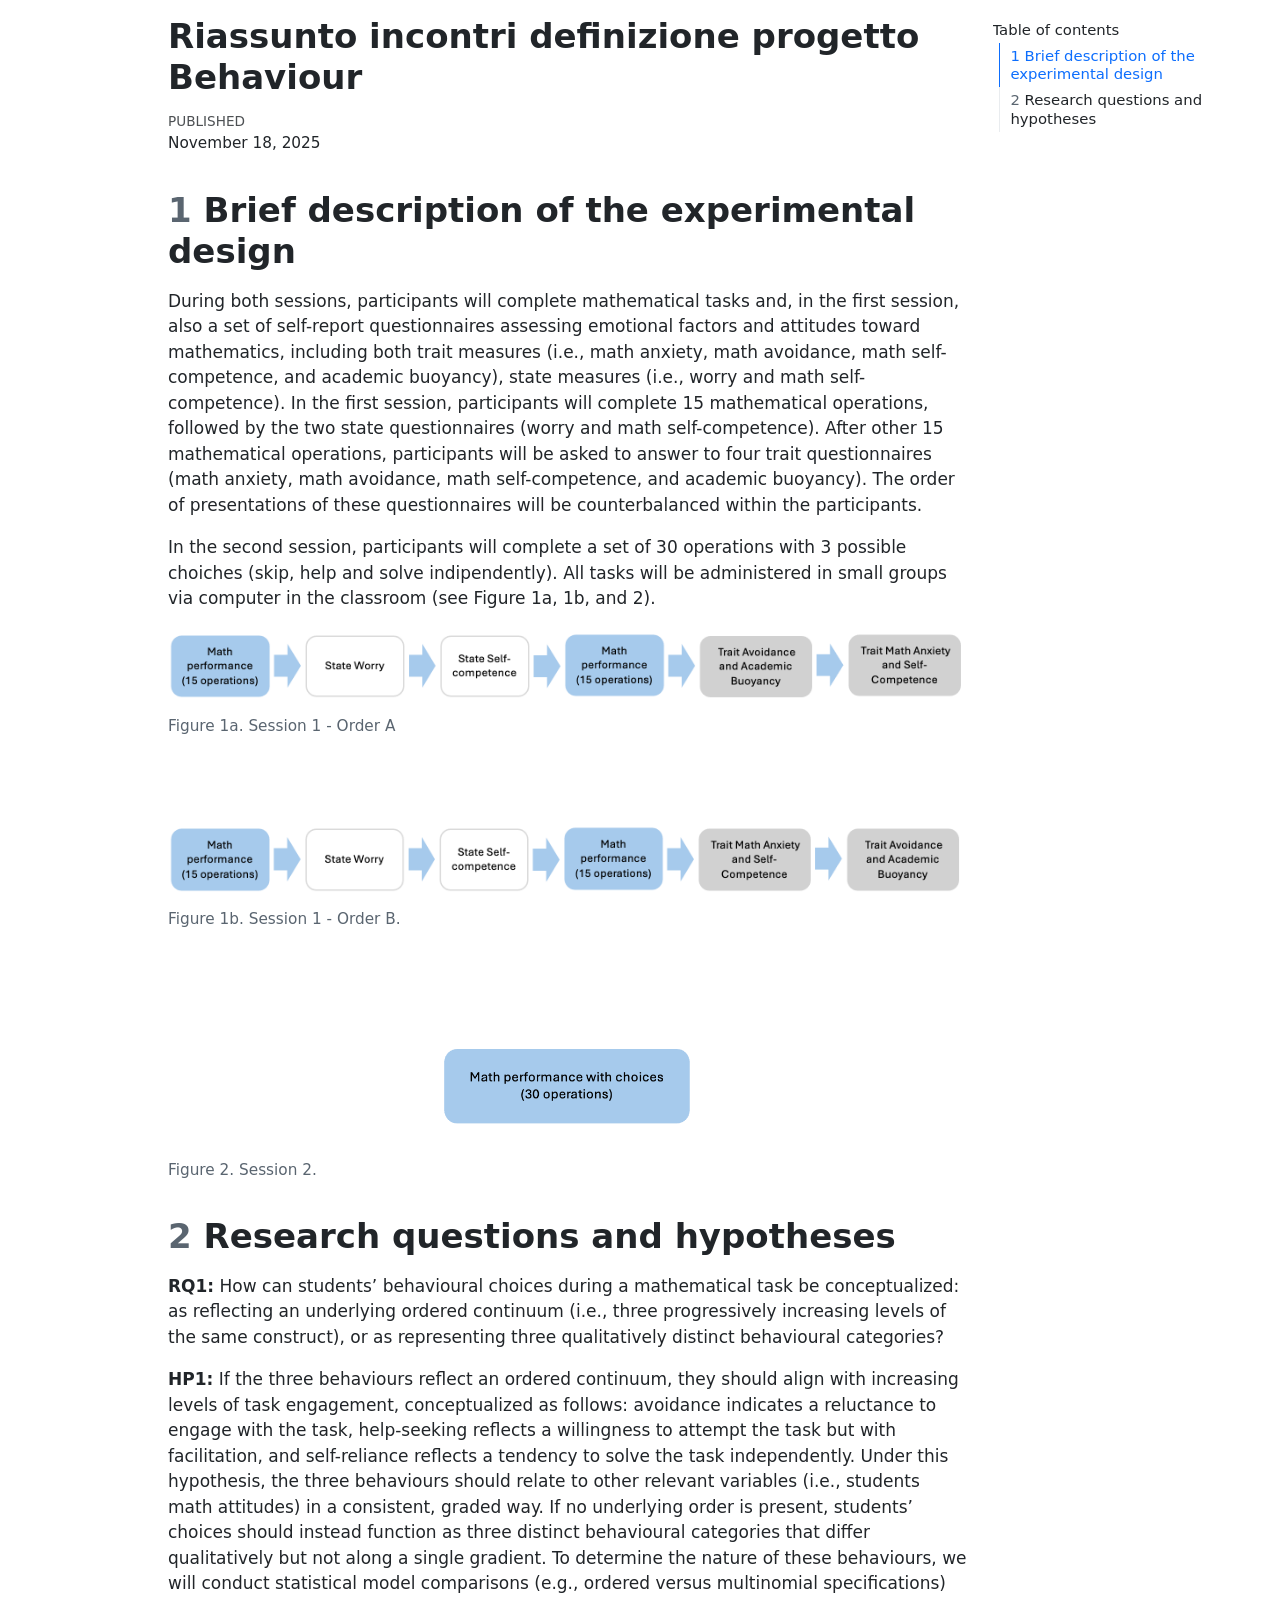
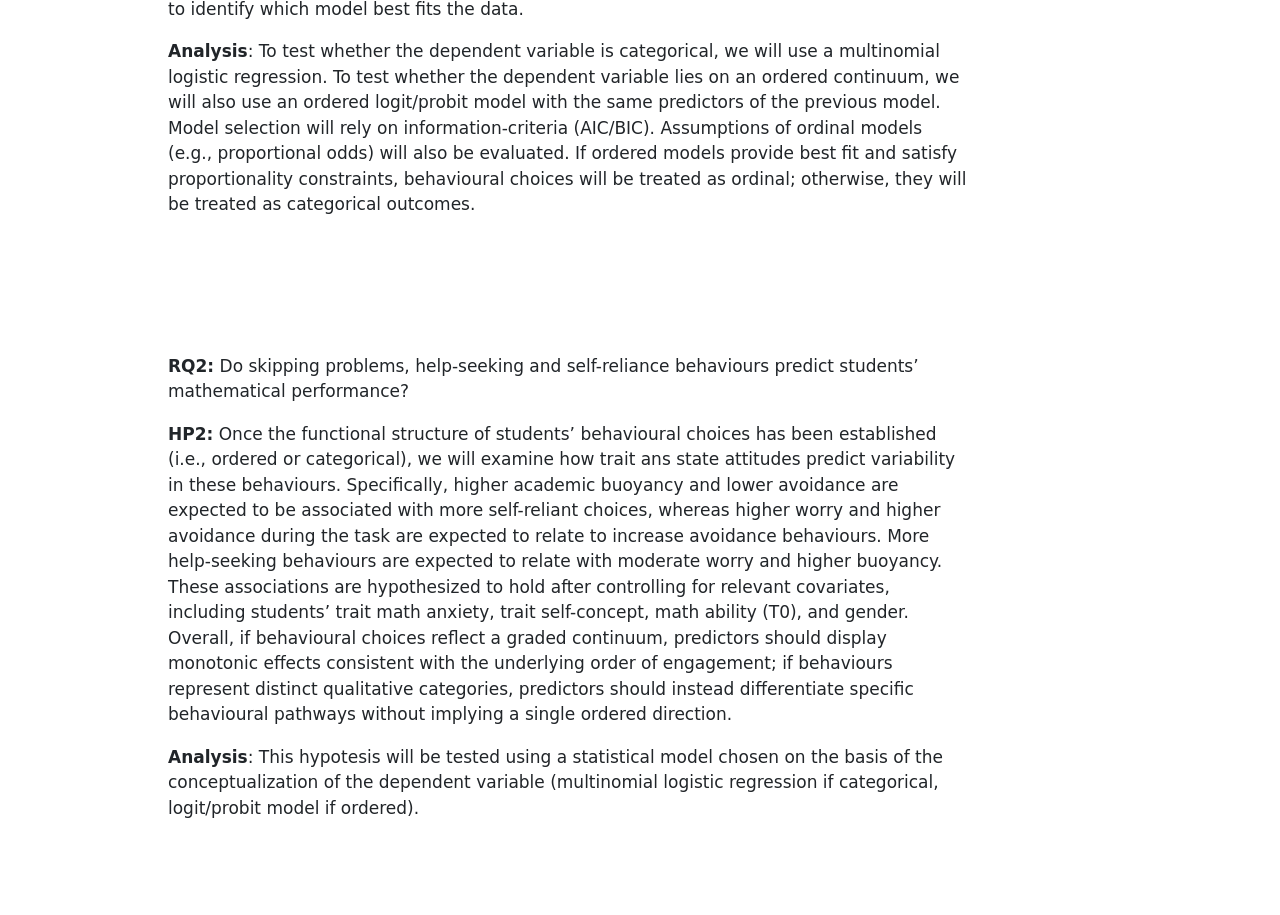
==== index.html @ 1cca6a98 "Rename Index.html to index.html" ====
<!DOCTYPE html>
<html xmlns="http://www.w3.org/1999/xhtml" lang="en" xml:lang="en"><head>

<meta charset="utf-8">
<meta name="generator" content="quarto-1.7.32">

<meta name="viewport" content="width=device-width, initial-scale=1.0, user-scalable=yes">

<meta name="author" content="">
<meta name="dcterms.date" content="2025-11-18">

<title>Riassunto incontri definizione progetto Behaviour</title>
<style>
code{white-space: pre-wrap;}
span.smallcaps{font-variant: small-caps;}
div.columns{display: flex; gap: min(4vw, 1.5em);}
div.column{flex: auto; overflow-x: auto;}
div.hanging-indent{margin-left: 1.5em; text-indent: -1.5em;}
ul.task-list{list-style: none;}
ul.task-list li input[type="checkbox"] {
  width: 0.8em;
  margin: 0 0.8em 0.2em -1em; /* quarto-specific, see https://github.com/quarto-dev/quarto-cli/issues/4556 */ 
  vertical-align: middle;
}
</style>


<script src="index_files/libs/clipboard/clipboard.min.js"></script>
<script src="index_files/libs/quarto-html/quarto.js" type="module"></script>
<script src="index_files/libs/quarto-html/tabsets/tabsets.js" type="module"></script>
<script src="index_files/libs/quarto-html/popper.min.js"></script>
<script src="index_files/libs/quarto-html/tippy.umd.min.js"></script>
<script src="index_files/libs/quarto-html/anchor.min.js"></script>
<link href="index_files/libs/quarto-html/tippy.css" rel="stylesheet">
<link href="index_files/libs/quarto-html/quarto-syntax-highlighting-37eea08aefeeee20ff55810ff984fec1.css" rel="stylesheet" id="quarto-text-highlighting-styles">
<script src="index_files/libs/bootstrap/bootstrap.min.js"></script>
<link href="index_files/libs/bootstrap/bootstrap-icons.css" rel="stylesheet">
<link href="index_files/libs/bootstrap/bootstrap-81267100e462c21b3d6c0d5bf76a3417.min.css" rel="stylesheet" append-hash="true" id="quarto-bootstrap" data-mode="light">


</head>

<body class="quarto-light">

<div id="quarto-content" class="page-columns page-rows-contents page-layout-article">
<div id="quarto-margin-sidebar" class="sidebar margin-sidebar">
  <nav id="TOC" role="doc-toc" class="toc-active">
    <h2 id="toc-title">Table of contents</h2>
   
  <ul class="collapse">
  <li><a href="#brief-description-of-the-experimental-design" id="toc-brief-description-of-the-experimental-design" class="nav-link active" data-scroll-target="#brief-description-of-the-experimental-design"><span class="header-section-number">1</span> Brief description of the experimental design</a></li>
  <li><a href="#research-questions-and-hypotheses" id="toc-research-questions-and-hypotheses" class="nav-link" data-scroll-target="#research-questions-and-hypotheses"><span class="header-section-number">2</span> Research questions and hypotheses</a></li>
  </ul>
</nav>
</div>
<main class="content" id="quarto-document-content">

<header id="title-block-header" class="quarto-title-block default">
<div class="quarto-title">
<h1 class="title">Riassunto incontri definizione progetto Behaviour</h1>
</div>



<div class="quarto-title-meta">

    
    <div>
    <div class="quarto-title-meta-heading">Published</div>
    <div class="quarto-title-meta-contents">
      <p class="date">November 18, 2025</p>
    </div>
  </div>
  
    
  </div>
  


</header>


<section id="brief-description-of-the-experimental-design" class="level1" data-number="1">
<h1 data-number="1"><span class="header-section-number">1</span> Brief description of the experimental design</h1>
<p>During both sessions, participants will complete mathematical tasks and, in the first session, also a set of self-report questionnaires assessing emotional factors and attitudes toward mathematics, including both trait measures (i.e., math anxiety, math avoidance, math self-competence, and academic buoyancy), state measures (i.e., worry and math self-competence). In the first session, participants will complete 15 mathematical operations, followed by the two state questionnaires (worry and math self-competence). After other 15 mathematical operations, participants will be asked to answer to four trait questionnaires (math anxiety, math avoidance, math self-competence, and academic buoyancy). The order of presentations of these questionnaires will be counterbalanced within the participants.</p>
<p>In the second session, participants will complete a set of 30 operations with 3 possible choiches (skip, help and solve indipendently). All tasks will be administered in small groups via computer in the classroom (see Figure 1a, 1b, and 2).</p>
<div class="quarto-figure quarto-figure-center">
<figure class="figure">
<p><img src="index_files/ord_A.png" class="img-fluid figure-img"></p>
<figcaption>Figure 1a. Session 1 - Order A</figcaption>
</figure>
</div>
<p><br><br></p>
<div class="quarto-figure quarto-figure-center">
<figure class="figure">
<p><img src="index_files/ord_B.png" class="img-fluid figure-img"></p>
<figcaption>Figure 1b. Session 1 - Order B.</figcaption>
</figure>
</div>
<p><br><br></p>
<div class="quarto-figure quarto-figure-center">
<figure class="figure">
<p><img src="index_files/sess_2.png" class="img-fluid figure-img" style="width:100mm"></p>
<figcaption>Figure 2. Session 2.</figcaption>
</figure>
</div>
</section>
<section id="research-questions-and-hypotheses" class="level1" data-number="2">
<h1 data-number="2"><span class="header-section-number">2</span> Research questions and hypotheses</h1>
<p><strong>RQ1:</strong> How can students’ behavioural choices during a mathematical task be conceptualized: as reflecting an underlying ordered continuum (i.e., three progressively increasing levels of the same construct), or as representing three qualitatively distinct behavioural categories?</p>
<p><strong>HP1:</strong> If the three behaviours reflect an ordered continuum, they should align with increasing levels of task engagement, conceptualized as follows: avoidance indicates a reluctance to engage with the task, help-seeking reflects a willingness to attempt the task but with facilitation, and self-reliance reflects a tendency to solve the task independently. Under this hypothesis, the three behaviours should relate to other relevant variables (i.e., students math attitudes) in a consistent, graded way. If no underlying order is present, students’ choices should instead function as three distinct behavioural categories that differ qualitatively but not along a single gradient. To determine the nature of these behaviours, we will conduct statistical model comparisons (e.g., ordered versus multinomial specifications) to identify which model best fits the data.</p>
<p><strong>Analysis</strong>: To test whether the dependent variable is categorical, we will use a multinomial logistic regression. To test whether the dependent variable lies on an ordered continuum, we will also use an ordered logit/probit model with the same predictors of the previous model. Model selection will rely on information-criteria (AIC/BIC). Assumptions of ordinal models (e.g., proportional odds) will also be evaluated. If ordered models provide best fit and satisfy proportionality constraints, behavioural choices will be treated as ordinal; otherwise, they will be treated as categorical outcomes.</p>
<p><br><br> <br><br></p>
<p><strong>RQ2:</strong> Do skipping problems, help-seeking and self-reliance behaviours predict students’ mathematical performance?</p>
<p><strong>HP2:</strong> Once the functional structure of students’ behavioural choices has been established (i.e., ordered or categorical), we will examine how trait ans state attitudes predict variability in these behaviours. Specifically, higher academic buoyancy and lower avoidance are expected to be associated with more self-reliant choices, whereas higher worry and higher avoidance during the task are expected to relate to increase avoidance behaviours. More help-seeking behaviours are expected to relate with moderate worry and higher buoyancy. These associations are hypothesized to hold after controlling for relevant covariates, including students’ trait math anxiety, trait self-concept, math ability (T0), and gender. Overall, if behavioural choices reflect a graded continuum, predictors should display monotonic effects consistent with the underlying order of engagement; if behaviours represent distinct qualitative categories, predictors should instead differentiate specific behavioural pathways without implying a single ordered direction.</p>
<p><strong>Analysis</strong>: This hypotesis will be tested using a statistical model chosen on the basis of the conceptualization of the dependent variable (multinomial logistic regression if categorical, logit/probit model if ordered).</p>
</section>

</main>
<!-- /main column -->
<script id="quarto-html-after-body" type="application/javascript">
  window.document.addEventListener("DOMContentLoaded", function (event) {
    const icon = "";
    const anchorJS = new window.AnchorJS();
    anchorJS.options = {
      placement: 'right',
      icon: icon
    };
    anchorJS.add('.anchored');
    const isCodeAnnotation = (el) => {
      for (const clz of el.classList) {
        if (clz.startsWith('code-annotation-')) {                     
          return true;
        }
      }
      return false;
    }
    const onCopySuccess = function(e) {
      // button target
      const button = e.trigger;
      // don't keep focus
      button.blur();
      // flash "checked"
      button.classList.add('code-copy-button-checked');
      var currentTitle = button.getAttribute("title");
      button.setAttribute("title", "Copied!");
      let tooltip;
      if (window.bootstrap) {
        button.setAttribute("data-bs-toggle", "tooltip");
        button.setAttribute("data-bs-placement", "left");
        button.setAttribute("data-bs-title", "Copied!");
        tooltip = new bootstrap.Tooltip(button, 
          { trigger: "manual", 
            customClass: "code-copy-button-tooltip",
            offset: [0, -8]});
        tooltip.show();    
      }
      setTimeout(function() {
        if (tooltip) {
          tooltip.hide();
          button.removeAttribute("data-bs-title");
          button.removeAttribute("data-bs-toggle");
          button.removeAttribute("data-bs-placement");
        }
        button.setAttribute("title", currentTitle);
        button.classList.remove('code-copy-button-checked');
      }, 1000);
      // clear code selection
      e.clearSelection();
    }
    const getTextToCopy = function(trigger) {
        const codeEl = trigger.previousElementSibling.cloneNode(true);
        for (const childEl of codeEl.children) {
          if (isCodeAnnotation(childEl)) {
            childEl.remove();
          }
        }
        return codeEl.innerText;
    }
    const clipboard = new window.ClipboardJS('.code-copy-button:not([data-in-quarto-modal])', {
      text: getTextToCopy
    });
    clipboard.on('success', onCopySuccess);
    if (window.document.getElementById('quarto-embedded-source-code-modal')) {
      const clipboardModal = new window.ClipboardJS('.code-copy-button[data-in-quarto-modal]', {
        text: getTextToCopy,
        container: window.document.getElementById('quarto-embedded-source-code-modal')
      });
      clipboardModal.on('success', onCopySuccess);
    }
      var localhostRegex = new RegExp(/^(?:http|https):\/\/localhost\:?[0-9]*\//);
      var mailtoRegex = new RegExp(/^mailto:/);
        var filterRegex = new RegExp('/' + window.location.host + '/');
      var isInternal = (href) => {
          return filterRegex.test(href) || localhostRegex.test(href) || mailtoRegex.test(href);
      }
      // Inspect non-navigation links and adorn them if external
     var links = window.document.querySelectorAll('a[href]:not(.nav-link):not(.navbar-brand):not(.toc-action):not(.sidebar-link):not(.sidebar-item-toggle):not(.pagination-link):not(.no-external):not([aria-hidden]):not(.dropdown-item):not(.quarto-navigation-tool):not(.about-link)');
      for (var i=0; i<links.length; i++) {
        const link = links[i];
        if (!isInternal(link.href)) {
          // undo the damage that might have been done by quarto-nav.js in the case of
          // links that we want to consider external
          if (link.dataset.originalHref !== undefined) {
            link.href = link.dataset.originalHref;
          }
        }
      }
    function tippyHover(el, contentFn, onTriggerFn, onUntriggerFn) {
      const config = {
        allowHTML: true,
        maxWidth: 500,
        delay: 100,
        arrow: false,
        appendTo: function(el) {
            return el.parentElement;
        },
        interactive: true,
        interactiveBorder: 10,
        theme: 'quarto',
        placement: 'bottom-start',
      };
      if (contentFn) {
        config.content = contentFn;
      }
      if (onTriggerFn) {
        config.onTrigger = onTriggerFn;
      }
      if (onUntriggerFn) {
        config.onUntrigger = onUntriggerFn;
      }
      window.tippy(el, config); 
    }
    const noterefs = window.document.querySelectorAll('a[role="doc-noteref"]');
    for (var i=0; i<noterefs.length; i++) {
      const ref = noterefs[i];
      tippyHover(ref, function() {
        // use id or data attribute instead here
        let href = ref.getAttribute('data-footnote-href') || ref.getAttribute('href');
        try { href = new URL(href).hash; } catch {}
        const id = href.replace(/^#\/?/, "");
        const note = window.document.getElementById(id);
        if (note) {
          return note.innerHTML;
        } else {
          return "";
        }
      });
    }
    const xrefs = window.document.querySelectorAll('a.quarto-xref');
    const processXRef = (id, note) => {
      // Strip column container classes
      const stripColumnClz = (el) => {
        el.classList.remove("page-full", "page-columns");
        if (el.children) {
          for (const child of el.children) {
            stripColumnClz(child);
          }
        }
      }
      stripColumnClz(note)
      if (id === null || id.startsWith('sec-')) {
        // Special case sections, only their first couple elements
        const container = document.createElement("div");
        if (note.children && note.children.length > 2) {
          container.appendChild(note.children[0].cloneNode(true));
          for (let i = 1; i < note.children.length; i++) {
            const child = note.children[i];
            if (child.tagName === "P" && child.innerText === "") {
              continue;
            } else {
              container.appendChild(child.cloneNode(true));
              break;
            }
          }
          if (window.Quarto?.typesetMath) {
            window.Quarto.typesetMath(container);
          }
          return container.innerHTML
        } else {
          if (window.Quarto?.typesetMath) {
            window.Quarto.typesetMath(note);
          }
          return note.innerHTML;
        }
      } else {
        // Remove any anchor links if they are present
        const anchorLink = note.querySelector('a.anchorjs-link');
        if (anchorLink) {
          anchorLink.remove();
        }
        if (window.Quarto?.typesetMath) {
          window.Quarto.typesetMath(note);
        }
        if (note.classList.contains("callout")) {
          return note.outerHTML;
        } else {
          return note.innerHTML;
        }
      }
    }
    for (var i=0; i<xrefs.length; i++) {
      const xref = xrefs[i];
      tippyHover(xref, undefined, function(instance) {
        instance.disable();
        let url = xref.getAttribute('href');
        let hash = undefined; 
        if (url.startsWith('#')) {
          hash = url;
        } else {
          try { hash = new URL(url).hash; } catch {}
        }
        if (hash) {
          const id = hash.replace(/^#\/?/, "");
          const note = window.document.getElementById(id);
          if (note !== null) {
            try {
              const html = processXRef(id, note.cloneNode(true));
              instance.setContent(html);
            } finally {
              instance.enable();
              instance.show();
            }
          } else {
            // See if we can fetch this
            fetch(url.split('#')[0])
            .then(res => res.text())
            .then(html => {
              const parser = new DOMParser();
              const htmlDoc = parser.parseFromString(html, "text/html");
              const note = htmlDoc.getElementById(id);
              if (note !== null) {
                const html = processXRef(id, note);
                instance.setContent(html);
              } 
            }).finally(() => {
              instance.enable();
              instance.show();
            });
          }
        } else {
          // See if we can fetch a full url (with no hash to target)
          // This is a special case and we should probably do some content thinning / targeting
          fetch(url)
          .then(res => res.text())
          .then(html => {
            const parser = new DOMParser();
            const htmlDoc = parser.parseFromString(html, "text/html");
            const note = htmlDoc.querySelector('main.content');
            if (note !== null) {
              // This should only happen for chapter cross references
              // (since there is no id in the URL)
              // remove the first header
              if (note.children.length > 0 && note.children[0].tagName === "HEADER") {
                note.children[0].remove();
              }
              const html = processXRef(null, note);
              instance.setContent(html);
            } 
          }).finally(() => {
            instance.enable();
            instance.show();
          });
        }
      }, function(instance) {
      });
    }
        let selectedAnnoteEl;
        const selectorForAnnotation = ( cell, annotation) => {
          let cellAttr = 'data-code-cell="' + cell + '"';
          let lineAttr = 'data-code-annotation="' +  annotation + '"';
          const selector = 'span[' + cellAttr + '][' + lineAttr + ']';
          return selector;
        }
        const selectCodeLines = (annoteEl) => {
          const doc = window.document;
          const targetCell = annoteEl.getAttribute("data-target-cell");
          const targetAnnotation = annoteEl.getAttribute("data-target-annotation");
          const annoteSpan = window.document.querySelector(selectorForAnnotation(targetCell, targetAnnotation));
          const lines = annoteSpan.getAttribute("data-code-lines").split(",");
          const lineIds = lines.map((line) => {
            return targetCell + "-" + line;
          })
          let top = null;
          let height = null;
          let parent = null;
          if (lineIds.length > 0) {
              //compute the position of the single el (top and bottom and make a div)
              const el = window.document.getElementById(lineIds[0]);
              top = el.offsetTop;
              height = el.offsetHeight;
              parent = el.parentElement.parentElement;
            if (lineIds.length > 1) {
              const lastEl = window.document.getElementById(lineIds[lineIds.length - 1]);
              const bottom = lastEl.offsetTop + lastEl.offsetHeight;
              height = bottom - top;
            }
            if (top !== null && height !== null && parent !== null) {
              // cook up a div (if necessary) and position it 
              let div = window.document.getElementById("code-annotation-line-highlight");
              if (div === null) {
                div = window.document.createElement("div");
                div.setAttribute("id", "code-annotation-line-highlight");
                div.style.position = 'absolute';
                parent.appendChild(div);
              }
              div.style.top = top - 2 + "px";
              div.style.height = height + 4 + "px";
              div.style.left = 0;
              let gutterDiv = window.document.getElementById("code-annotation-line-highlight-gutter");
              if (gutterDiv === null) {
                gutterDiv = window.document.createElement("div");
                gutterDiv.setAttribute("id", "code-annotation-line-highlight-gutter");
                gutterDiv.style.position = 'absolute';
                const codeCell = window.document.getElementById(targetCell);
                const gutter = codeCell.querySelector('.code-annotation-gutter');
                gutter.appendChild(gutterDiv);
              }
              gutterDiv.style.top = top - 2 + "px";
              gutterDiv.style.height = height + 4 + "px";
            }
            selectedAnnoteEl = annoteEl;
          }
        };
        const unselectCodeLines = () => {
          const elementsIds = ["code-annotation-line-highlight", "code-annotation-line-highlight-gutter"];
          elementsIds.forEach((elId) => {
            const div = window.document.getElementById(elId);
            if (div) {
              div.remove();
            }
          });
          selectedAnnoteEl = undefined;
        };
          // Handle positioning of the toggle
      window.addEventListener(
        "resize",
        throttle(() => {
          elRect = undefined;
          if (selectedAnnoteEl) {
            selectCodeLines(selectedAnnoteEl);
          }
        }, 10)
      );
      function throttle(fn, ms) {
      let throttle = false;
      let timer;
        return (...args) => {
          if(!throttle) { // first call gets through
              fn.apply(this, args);
              throttle = true;
          } else { // all the others get throttled
              if(timer) clearTimeout(timer); // cancel #2
              timer = setTimeout(() => {
                fn.apply(this, args);
                timer = throttle = false;
              }, ms);
          }
        };
      }
        // Attach click handler to the DT
        const annoteDls = window.document.querySelectorAll('dt[data-target-cell]');
        for (const annoteDlNode of annoteDls) {
          annoteDlNode.addEventListener('click', (event) => {
            const clickedEl = event.target;
            if (clickedEl !== selectedAnnoteEl) {
              unselectCodeLines();
              const activeEl = window.document.querySelector('dt[data-target-cell].code-annotation-active');
              if (activeEl) {
                activeEl.classList.remove('code-annotation-active');
              }
              selectCodeLines(clickedEl);
              clickedEl.classList.add('code-annotation-active');
            } else {
              // Unselect the line
              unselectCodeLines();
              clickedEl.classList.remove('code-annotation-active');
            }
          });
        }
    const findCites = (el) => {
      const parentEl = el.parentElement;
      if (parentEl) {
        const cites = parentEl.dataset.cites;
        if (cites) {
          return {
            el,
            cites: cites.split(' ')
          };
        } else {
          return findCites(el.parentElement)
        }
      } else {
        return undefined;
      }
    };
    var bibliorefs = window.document.querySelectorAll('a[role="doc-biblioref"]');
    for (var i=0; i<bibliorefs.length; i++) {
      const ref = bibliorefs[i];
      const citeInfo = findCites(ref);
      if (citeInfo) {
        tippyHover(citeInfo.el, function() {
          var popup = window.document.createElement('div');
          citeInfo.cites.forEach(function(cite) {
            var citeDiv = window.document.createElement('div');
            citeDiv.classList.add('hanging-indent');
            citeDiv.classList.add('csl-entry');
            var biblioDiv = window.document.getElementById('ref-' + cite);
            if (biblioDiv) {
              citeDiv.innerHTML = biblioDiv.innerHTML;
            }
            popup.appendChild(citeDiv);
          });
          return popup.innerHTML;
        });
      }
    }
  });
  </script>
</div> <!-- /content -->




</body></html>
---- index_files/libs/quarto-html/tippy.css ----
.tippy-box[data-animation=fade][data-state=hidden]{opacity:0}[data-tippy-root]{max-width:calc(100vw - 10px)}.tippy-box{position:relative;background-color:#333;color:#fff;border-radius:4px;font-size:14px;line-height:1.4;white-space:normal;outline:0;transition-property:transform,visibility,opacity}.tippy-box[data-placement^=top]>.tippy-arrow{bottom:0}.tippy-box[data-placement^=top]>.tippy-arrow:before{bottom:-7px;left:0;border-width:8px 8px 0;border-top-color:initial;transform-origin:center top}.tippy-box[data-placement^=bottom]>.tippy-arrow{top:0}.tippy-box[data-placement^=bottom]>.tippy-arrow:before{top:-7px;left:0;border-width:0 8px 8px;border-bottom-color:initial;transform-origin:center bottom}.tippy-box[data-placement^=left]>.tippy-arrow{right:0}.tippy-box[data-placement^=left]>.tippy-arrow:before{border-width:8px 0 8px 8px;border-left-color:initial;right:-7px;transform-origin:center left}.tippy-box[data-placement^=right]>.tippy-arrow{left:0}.tippy-box[data-placement^=right]>.tippy-arrow:before{left:-7px;border-width:8px 8px 8px 0;border-right-color:initial;transform-origin:center right}.tippy-box[data-inertia][data-state=visible]{transition-timing-function:cubic-bezier(.54,1.5,.38,1.11)}.tippy-arrow{width:16px;height:16px;color:#333}.tippy-arrow:before{content:"";position:absolute;border-color:transparent;border-style:solid}.tippy-content{position:relative;padding:5px 9px;z-index:1}
---- index_files/libs/quarto-html/quarto-syntax-highlighting-37eea08aefeeee20ff55810ff984fec1.css ----
/* quarto syntax highlight colors */
:root {
  --quarto-hl-ot-color: #003B4F;
  --quarto-hl-at-color: #657422;
  --quarto-hl-ss-color: #20794D;
  --quarto-hl-an-color: #5E5E5E;
  --quarto-hl-fu-color: #4758AB;
  --quarto-hl-st-color: #20794D;
  --quarto-hl-cf-color: #003B4F;
  --quarto-hl-op-color: #5E5E5E;
  --quarto-hl-er-color: #AD0000;
  --quarto-hl-bn-color: #AD0000;
  --quarto-hl-al-color: #AD0000;
  --quarto-hl-va-color: #111111;
  --quarto-hl-bu-color: inherit;
  --quarto-hl-ex-color: inherit;
  --quarto-hl-pp-color: #AD0000;
  --quarto-hl-in-color: #5E5E5E;
  --quarto-hl-vs-color: #20794D;
  --quarto-hl-wa-color: #5E5E5E;
  --quarto-hl-do-color: #5E5E5E;
  --quarto-hl-im-color: #00769E;
  --quarto-hl-ch-color: #20794D;
  --quarto-hl-dt-color: #AD0000;
  --quarto-hl-fl-color: #AD0000;
  --quarto-hl-co-color: #5E5E5E;
  --quarto-hl-cv-color: #5E5E5E;
  --quarto-hl-cn-color: #8f5902;
  --quarto-hl-sc-color: #5E5E5E;
  --quarto-hl-dv-color: #AD0000;
  --quarto-hl-kw-color: #003B4F;
}

/* other quarto variables */
:root {
  --quarto-font-monospace: SFMono-Regular, Menlo, Monaco, Consolas, "Liberation Mono", "Courier New", monospace;
}

/* syntax highlight based on Pandoc's rules */
pre > code.sourceCode > span {
  color: #003B4F;
}

code.sourceCode > span {
  color: #003B4F;
}

div.sourceCode,
div.sourceCode pre.sourceCode {
  color: #003B4F;
}

/* Normal */
code span {
  color: #003B4F;
}

/* Alert */
code span.al {
  color: #AD0000;
  font-style: inherit;
}

/* Annotation */
code span.an {
  color: #5E5E5E;
  font-style: inherit;
}

/* Attribute */
code span.at {
  color: #657422;
  font-style: inherit;
}

/* BaseN */
code span.bn {
  color: #AD0000;
  font-style: inherit;
}

/* BuiltIn */
code span.bu {
  font-style: inherit;
}

/* ControlFlow */
code span.cf {
  color: #003B4F;
  font-weight: bold;
  font-style: inherit;
}

/* Char */
code span.ch {
  color: #20794D;
  font-style: inherit;
}

/* Constant */
code span.cn {
  color: #8f5902;
  font-style: inherit;
}

/* Comment */
code span.co {
  color: #5E5E5E;
  font-style: inherit;
}

/* CommentVar */
code span.cv {
  color: #5E5E5E;
  font-style: italic;
}

/* Documentation */
code span.do {
  color: #5E5E5E;
  font-style: italic;
}

/* DataType */
code span.dt {
  color: #AD0000;
  font-style: inherit;
}

/* DecVal */
code span.dv {
  color: #AD0000;
  font-style: inherit;
}

/* Error */
code span.er {
  color: #AD0000;
  font-style: inherit;
}

/* Extension */
code span.ex {
  font-style: inherit;
}

/* Float */
code span.fl {
  color: #AD0000;
  font-style: inherit;
}

/* Function */
code span.fu {
  color: #4758AB;
  font-style: inherit;
}

/* Import */
code span.im {
  color: #00769E;
  font-style: inherit;
}

/* Information */
code span.in {
  color: #5E5E5E;
  font-style: inherit;
}

/* Keyword */
code span.kw {
  color: #003B4F;
  font-weight: bold;
  font-style: inherit;
}

/* Operator */
code span.op {
  color: #5E5E5E;
  font-style: inherit;
}

/* Other */
code span.ot {
  color: #003B4F;
  font-style: inherit;
}

/* Preprocessor */
code span.pp {
  color: #AD0000;
  font-style: inherit;
}

/* SpecialChar */
code span.sc {
  color: #5E5E5E;
  font-style: inherit;
}

/* SpecialString */
code span.ss {
  color: #20794D;
  font-style: inherit;
}

/* String */
code span.st {
  color: #20794D;
  font-style: inherit;
}

/* Variable */
code span.va {
  color: #111111;
  font-style: inherit;
}

/* VerbatimString */
code span.vs {
  color: #20794D;
  font-style: inherit;
}

/* Warning */
code span.wa {
  color: #5E5E5E;
  font-style: italic;
}

.prevent-inlining {
  content: "</";
}

/*# sourceMappingURL=27d3d809615f7771493d095567f04340.css.map */
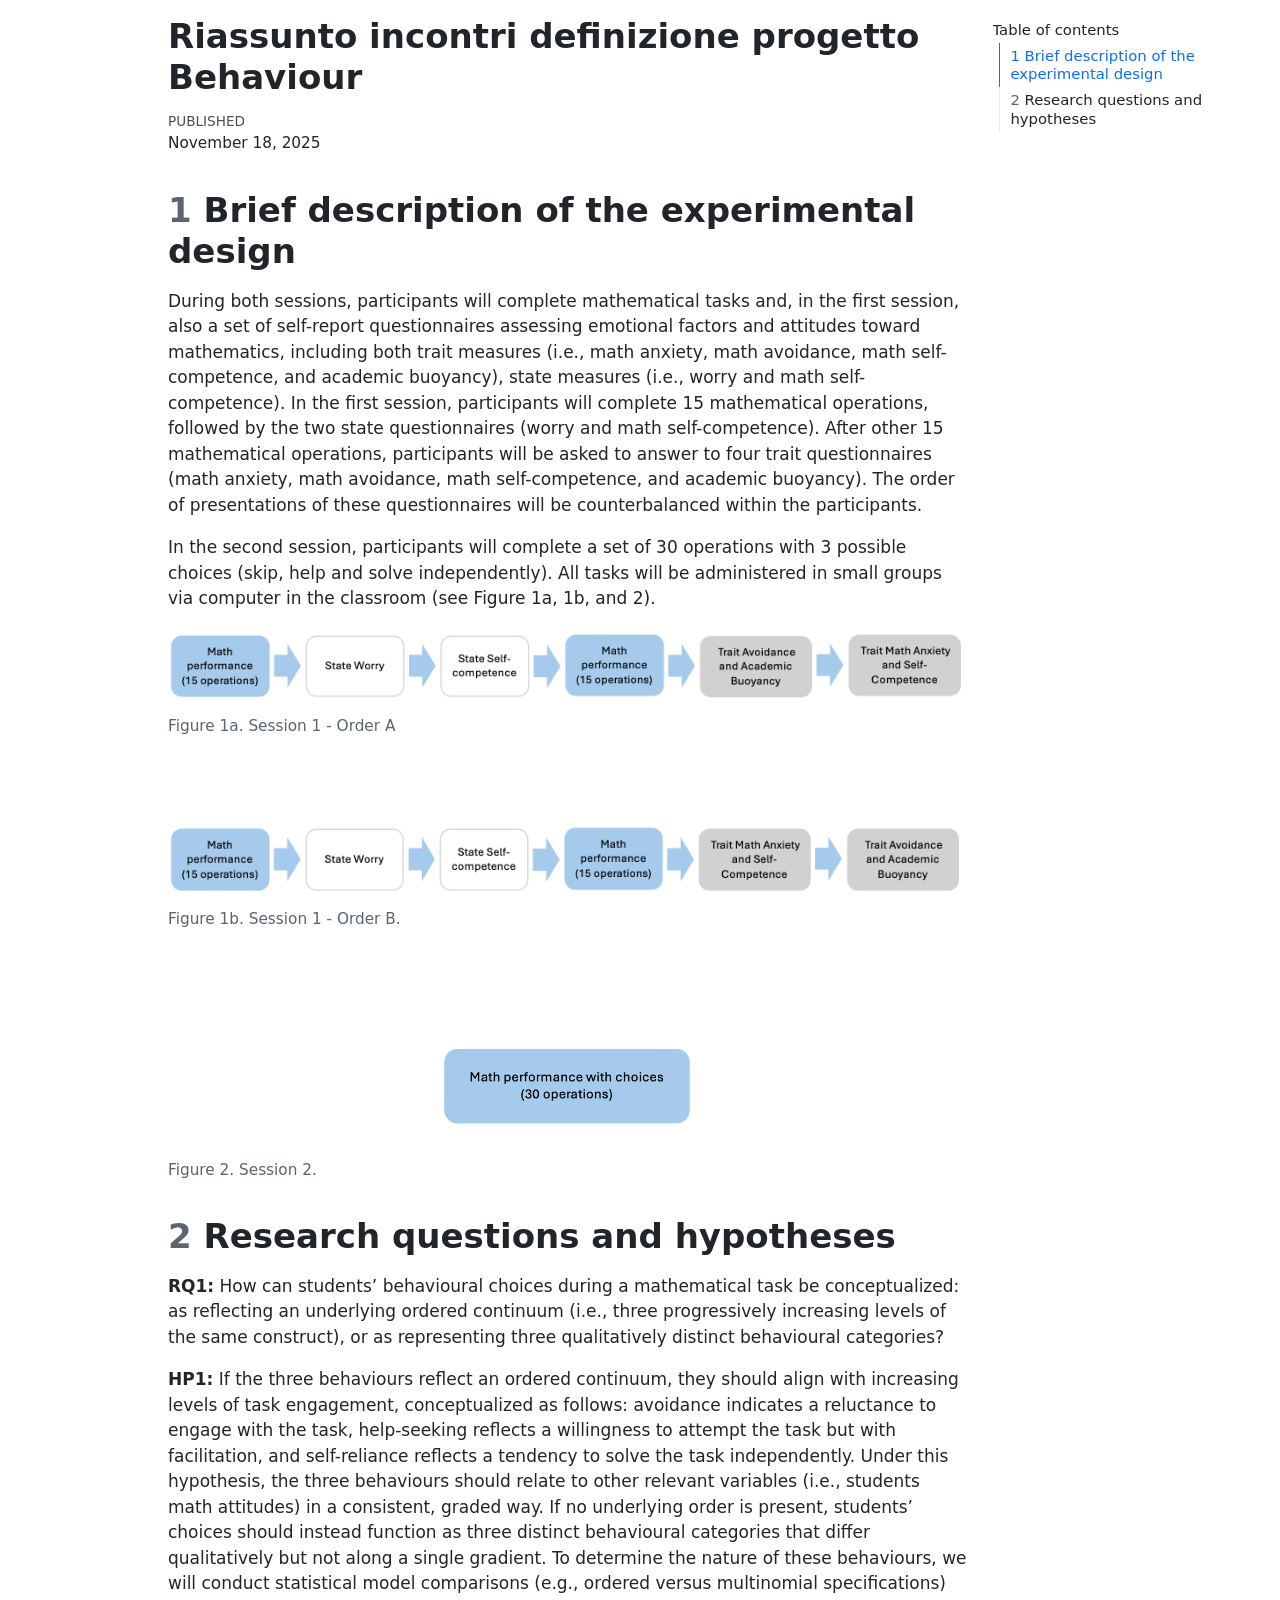
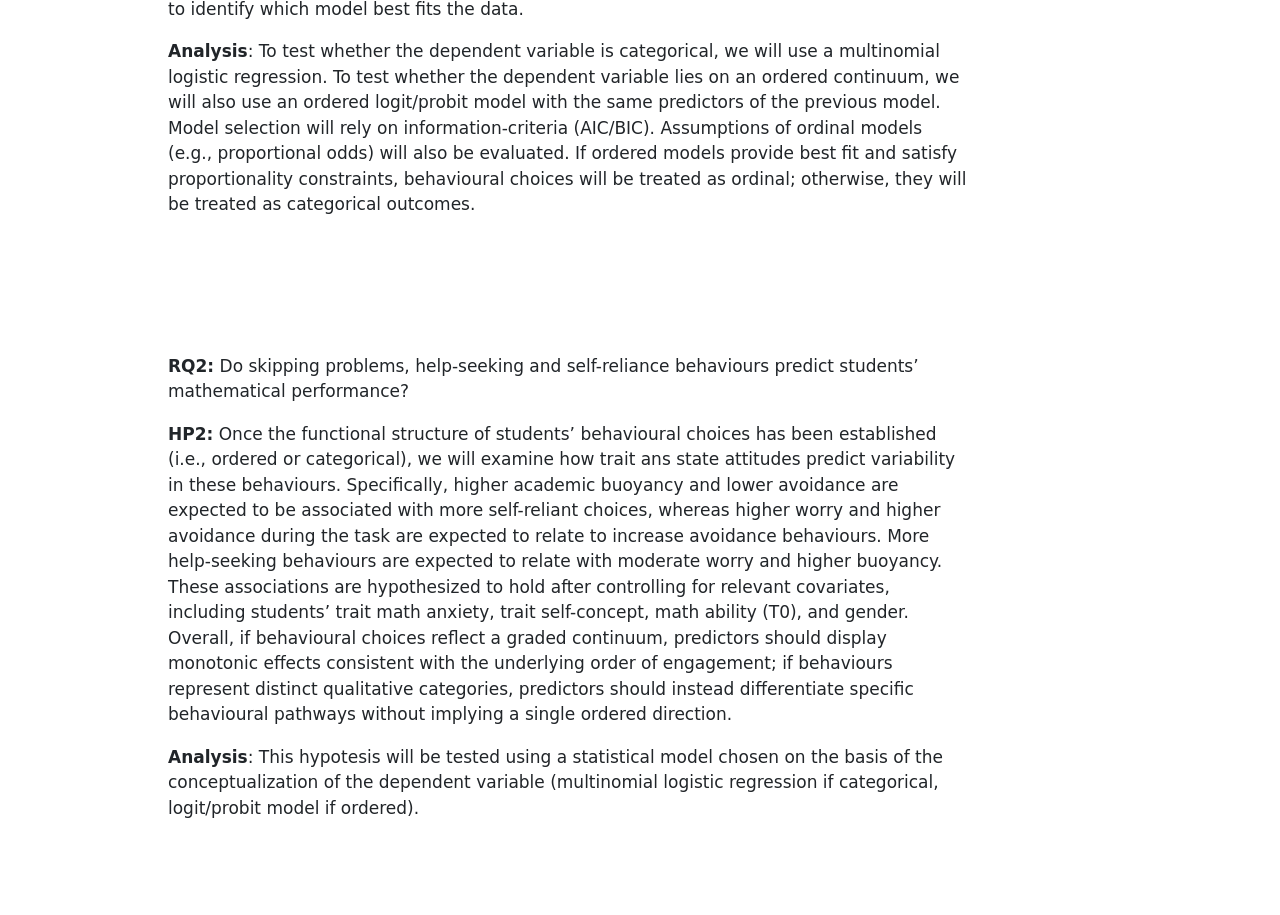
==== commit 2e8e5a3f: "Minor updates" ====
--- a/index.html
+++ b/index.html
@@ -83,7 +83,7 @@
 <section id="brief-description-of-the-experimental-design" class="level1" data-number="1">
 <h1 data-number="1"><span class="header-section-number">1</span> Brief description of the experimental design</h1>
 <p>During both sessions, participants will complete mathematical tasks and, in the first session, also a set of self-report questionnaires assessing emotional factors and attitudes toward mathematics, including both trait measures (i.e., math anxiety, math avoidance, math self-competence, and academic buoyancy), state measures (i.e., worry and math self-competence). In the first session, participants will complete 15 mathematical operations, followed by the two state questionnaires (worry and math self-competence). After other 15 mathematical operations, participants will be asked to answer to four trait questionnaires (math anxiety, math avoidance, math self-competence, and academic buoyancy). The order of presentations of these questionnaires will be counterbalanced within the participants.</p>
-<p>In the second session, participants will complete a set of 30 operations with 3 possible choiches (skip, help and solve indipendently). All tasks will be administered in small groups via computer in the classroom (see Figure 1a, 1b, and 2).</p>
+<p>In the second session, participants will complete a set of 30 operations with 3 possible choices (skip, help and solve independently). All tasks will be administered in small groups via computer in the classroom (see Figure 1a, 1b, and 2).</p>
 <div class="quarto-figure quarto-figure-center">
 <figure class="figure">
 <p><img src="index_files/ord_A.png" class="img-fluid figure-img"></p>
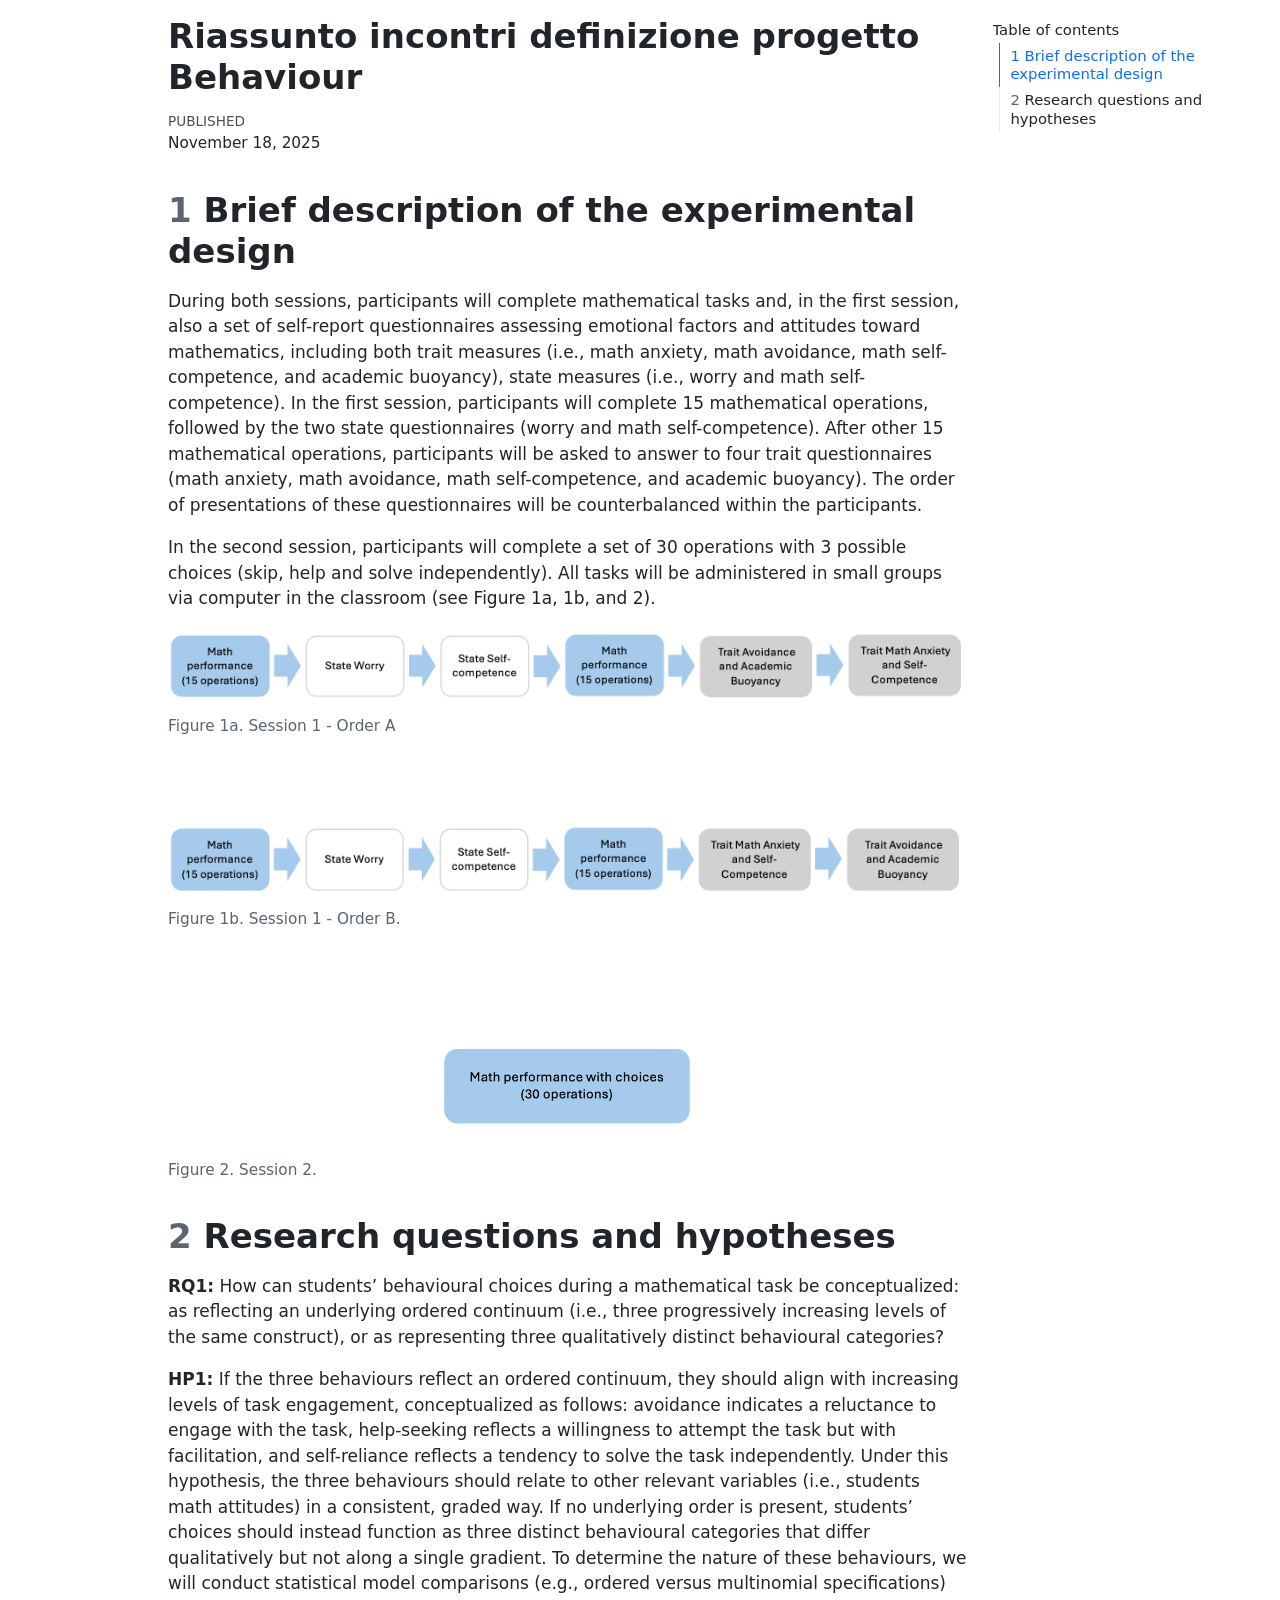
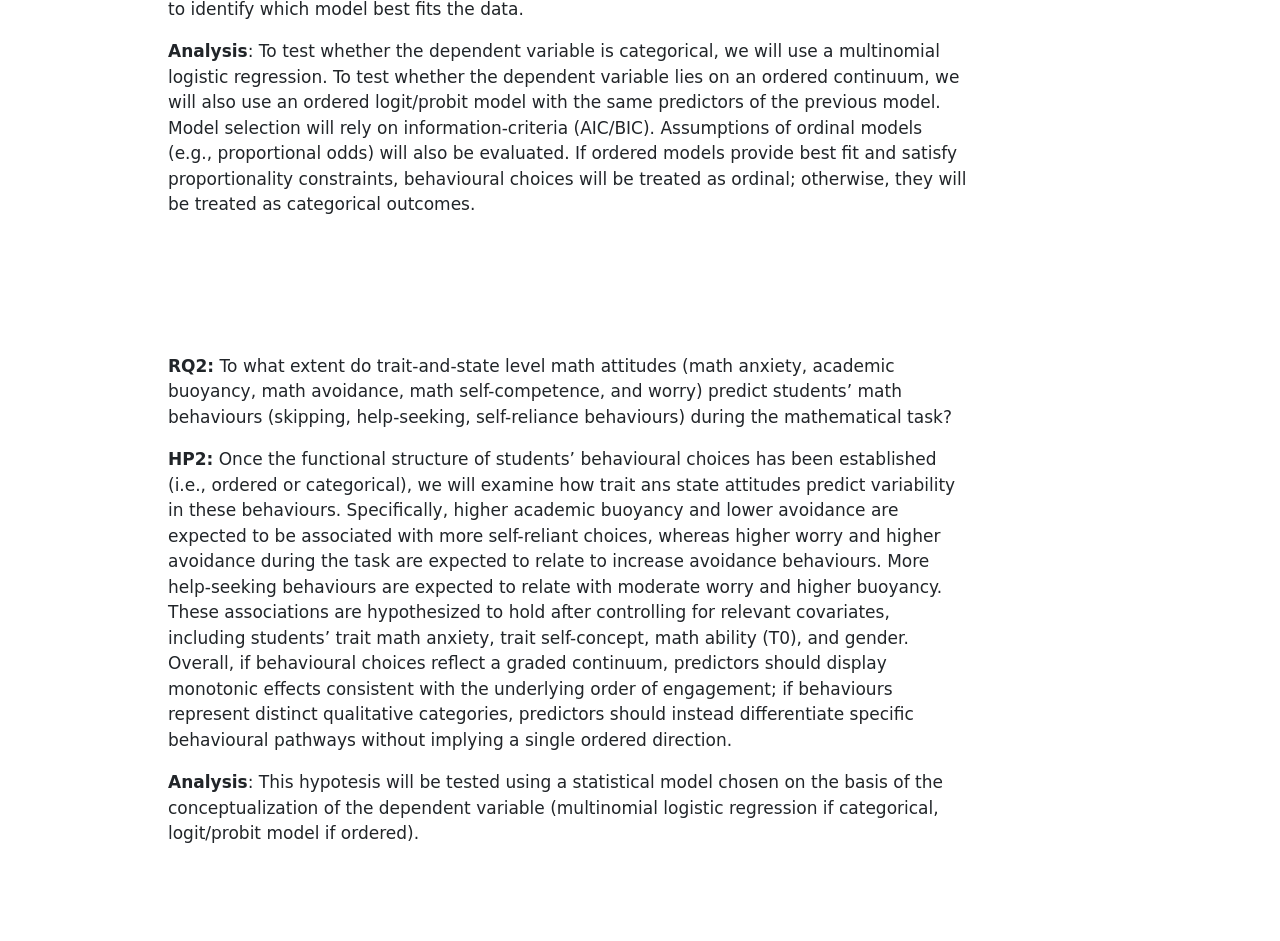
==== commit 3c731f0a: "Minor updates" ====
--- a/index.html
+++ b/index.html
@@ -111,7 +111,7 @@
 <p><strong>HP1:</strong> If the three behaviours reflect an ordered continuum, they should align with increasing levels of task engagement, conceptualized as follows: avoidance indicates a reluctance to engage with the task, help-seeking reflects a willingness to attempt the task but with facilitation, and self-reliance reflects a tendency to solve the task independently. Under this hypothesis, the three behaviours should relate to other relevant variables (i.e., students math attitudes) in a consistent, graded way. If no underlying order is present, students’ choices should instead function as three distinct behavioural categories that differ qualitatively but not along a single gradient. To determine the nature of these behaviours, we will conduct statistical model comparisons (e.g., ordered versus multinomial specifications) to identify which model best fits the data.</p>
 <p><strong>Analysis</strong>: To test whether the dependent variable is categorical, we will use a multinomial logistic regression. To test whether the dependent variable lies on an ordered continuum, we will also use an ordered logit/probit model with the same predictors of the previous model. Model selection will rely on information-criteria (AIC/BIC). Assumptions of ordinal models (e.g., proportional odds) will also be evaluated. If ordered models provide best fit and satisfy proportionality constraints, behavioural choices will be treated as ordinal; otherwise, they will be treated as categorical outcomes.</p>
 <p><br><br> <br><br></p>
-<p><strong>RQ2:</strong> Do skipping problems, help-seeking and self-reliance behaviours predict students’ mathematical performance?</p>
+<p><strong>RQ2:</strong> To what extent do trait-and-state level math attitudes (math anxiety, academic buoyancy, math avoidance, math self-competence, and worry) predict students’ math behaviours (skipping, help-seeking, self-reliance behaviours) during the mathematical task?</p>
 <p><strong>HP2:</strong> Once the functional structure of students’ behavioural choices has been established (i.e., ordered or categorical), we will examine how trait ans state attitudes predict variability in these behaviours. Specifically, higher academic buoyancy and lower avoidance are expected to be associated with more self-reliant choices, whereas higher worry and higher avoidance during the task are expected to relate to increase avoidance behaviours. More help-seeking behaviours are expected to relate with moderate worry and higher buoyancy. These associations are hypothesized to hold after controlling for relevant covariates, including students’ trait math anxiety, trait self-concept, math ability (T0), and gender. Overall, if behavioural choices reflect a graded continuum, predictors should display monotonic effects consistent with the underlying order of engagement; if behaviours represent distinct qualitative categories, predictors should instead differentiate specific behavioural pathways without implying a single ordered direction.</p>
 <p><strong>Analysis</strong>: This hypotesis will be tested using a statistical model chosen on the basis of the conceptualization of the dependent variable (multinomial logistic regression if categorical, logit/probit model if ordered).</p>
 </section>
